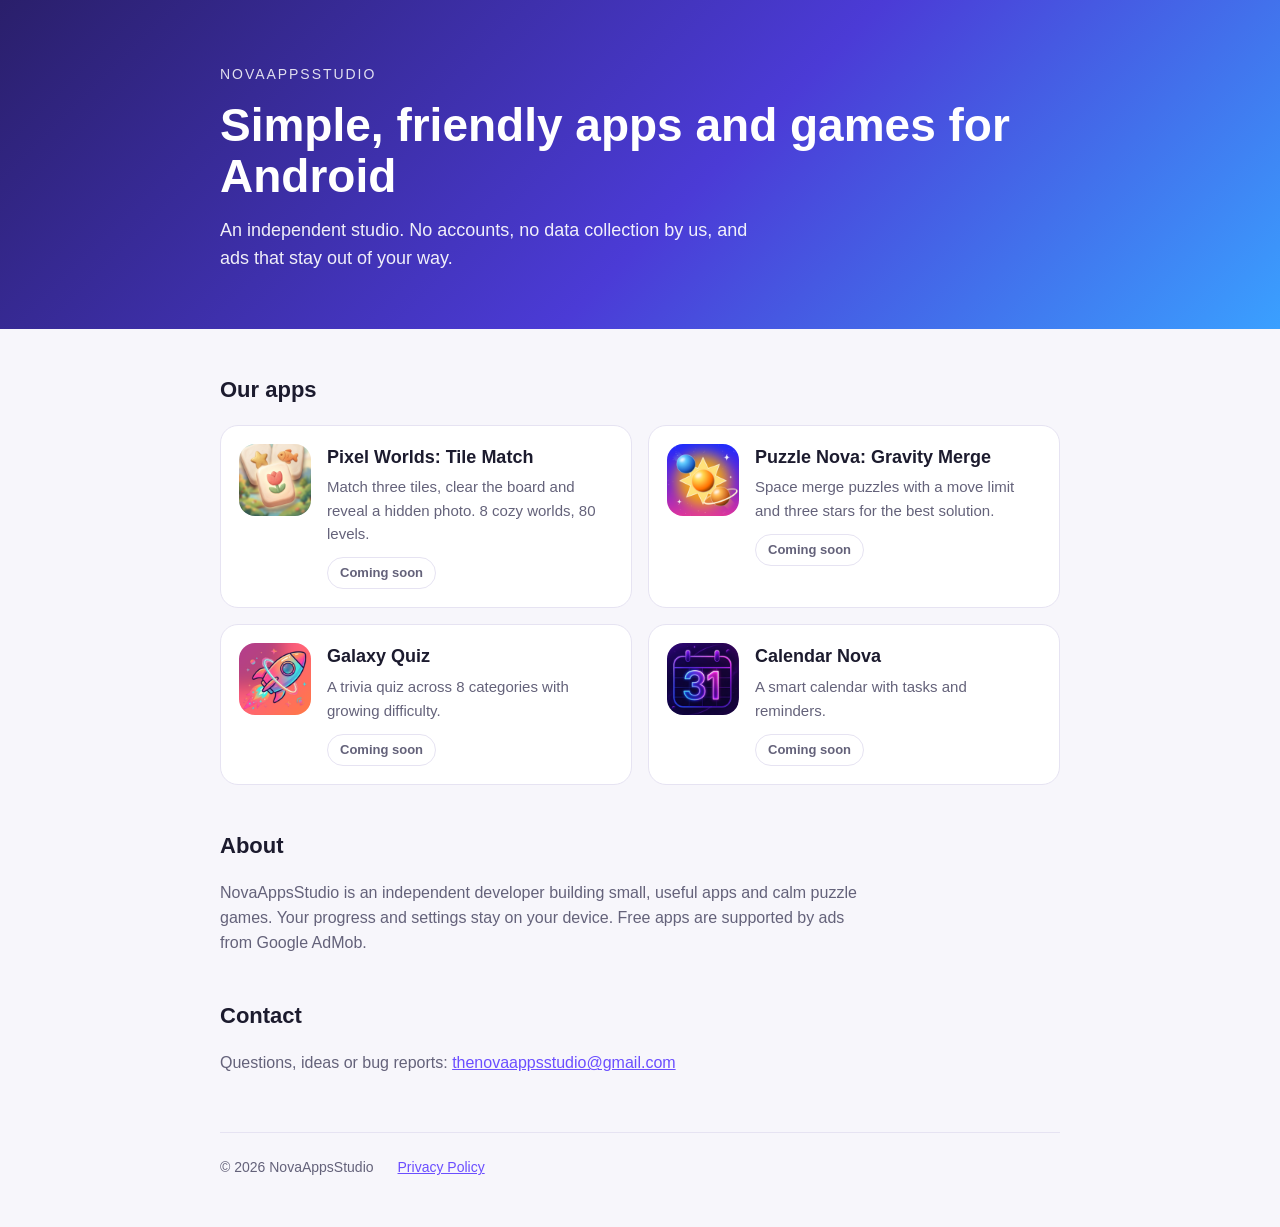
==== index.html @ e029347f "Add files via upload" ====
<!doctype html>
<html lang="en">
<head>
<meta charset="utf-8">
<meta name="viewport" content="width=device-width, initial-scale=1">
<title>NovaAppsStudio — apps and games for Android</title>
<meta name="description" content="NovaAppsStudio is an independent developer of simple, friendly Android apps and puzzle games: Pixel Worlds, Puzzle Nova, Galaxy Quiz and Calendar Nova.">
<link rel="icon" href="icons/pixelworlds.png">
<style>
  :root {
    --bg: #f7f6fb; --card: #ffffff; --ink: #1c1b2e; --muted: #64627a;
    --line: #e6e3f2; --accent: #6b4eff; --accent2: #3aa0ff;
  }
  @media (prefers-color-scheme: dark) {
    :root { --bg: #0f0e1c; --card: #191830; --ink: #f1f0fa; --muted: #a5a2c2; --line: #2a2848; }
  }
  * { box-sizing: border-box; }
  body {
    margin: 0; background: var(--bg); color: var(--ink);
    font-family: -apple-system, BlinkMacSystemFont, "Segoe UI", Roboto, Helvetica, Arial, sans-serif;
    line-height: 1.55;
  }
  .wrap { max-width: 880px; margin: 0 auto; padding: 0 20px; }
  header {
    background: linear-gradient(135deg, #2a1f6b 0%, #4b3bd6 55%, #3aa0ff 100%);
    color: #fff; padding: 64px 0 56px;
  }
  .brand { font-size: 14px; letter-spacing: .14em; text-transform: uppercase; opacity: .85; margin: 0 0 14px; }
  h1 { font-size: clamp(30px, 6vw, 46px); line-height: 1.12; margin: 0 0 14px; font-weight: 800; }
  header p.lead { font-size: 18px; max-width: 560px; margin: 0; opacity: .92; }
  h2 { font-size: 22px; margin: 44px 0 18px; }
  .apps { display: grid; grid-template-columns: repeat(auto-fit, minmax(320px, 1fr)); gap: 16px; }
  .app {
    background: var(--card); border: 1px solid var(--line); border-radius: 18px;
    padding: 18px; display: flex; gap: 16px; align-items: flex-start;
  }
  .app img { width: 72px; height: 72px; border-radius: 16px; flex: none; }
  .app h3 { margin: 0 0 4px; font-size: 18px; }
  .app p { margin: 0 0 12px; color: var(--muted); font-size: 15px; }
  .tag {
    display: inline-block; font-size: 13px; font-weight: 600; padding: 5px 12px;
    border-radius: 999px; border: 1px solid var(--line); color: var(--muted);
  }
  a.tag { background: var(--accent); border-color: var(--accent); color: #fff; text-decoration: none; }
  a.tag:hover { background: #5a3df0; }
  .about { color: var(--muted); max-width: 640px; }
  a { color: var(--accent); }
  @media (prefers-color-scheme: dark) { a { color: #9d8cff; } a.tag { color: #fff; } }
  footer {
    margin-top: 56px; border-top: 1px solid var(--line); padding: 24px 0 48px;
    font-size: 14px; color: var(--muted); display: flex; flex-wrap: wrap; gap: 8px 24px;
  }
</style>
</head>
<body>

<header>
  <div class="wrap">
    <p class="brand">NovaAppsStudio</p>
    <h1>Simple, friendly apps and games for Android</h1>
    <p class="lead">An independent studio. No accounts, no data collection by us, and ads that stay out of your way.</p>
  </div>
</header>

<main class="wrap">
  <h2>Our apps</h2>

  <!--
    When an app goes live on Google Play, replace its
      <span class="tag">Coming soon</span>
    with the link from the comment next to it.
  -->
  <div class="apps">

    <div class="app">
      <img src="icons/pixelworlds.png" alt="Pixel Worlds icon" width="72" height="72">
      <div>
        <h3>Pixel Worlds: Tile Match</h3>
        <p>Match three tiles, clear the board and reveal a hidden photo. 8 cozy worlds, 80 levels.</p>
        <span class="tag">Coming soon</span>
        <!-- <a class="tag" href="https://play.google.com/store/apps/details?id=com.novaappsstudio.pixelworlds">Get it on Google Play</a> -->
      </div>
    </div>

    <div class="app">
      <img src="icons/puzzle.png" alt="Puzzle Nova icon" width="72" height="72">
      <div>
        <h3>Puzzle Nova: Gravity Merge</h3>
        <p>Space merge puzzles with a move limit and three stars for the best solution.</p>
        <span class="tag">Coming soon</span>
        <!-- <a class="tag" href="https://play.google.com/store/apps/details?id=com.novaappsstudio.puzzlenova">Get it on Google Play</a> -->
      </div>
    </div>

    <div class="app">
      <img src="icons/quiz.png" alt="Galaxy Quiz icon" width="72" height="72">
      <div>
        <h3>Galaxy Quiz</h3>
        <p>A trivia quiz across 8 categories with growing difficulty.</p>
        <span class="tag">Coming soon</span>
        <!-- <a class="tag" href="https://play.google.com/store/apps/details?id=com.novaappsstudio.quiznova">Get it on Google Play</a> -->
      </div>
    </div>

    <div class="app">
      <img src="icons/calendar.png" alt="Calendar Nova icon" width="72" height="72">
      <div>
        <h3>Calendar Nova</h3>
        <p>A smart calendar with tasks and reminders.</p>
        <span class="tag">Coming soon</span>
        <!-- <a class="tag" href="https://play.google.com/store/apps/details?id=com.novaappsstudio.calendarnova">Get it on Google Play</a> -->
      </div>
    </div>

  </div>

  <h2>About</h2>
  <p class="about">
    NovaAppsStudio is an independent developer building small, useful apps and calm puzzle games.
    Your progress and settings stay on your device. Free apps are supported by ads from Google AdMob.
  </p>

  <h2>Contact</h2>
  <p class="about">Questions, ideas or bug reports: <a href="mailto:thenovaappsstudio@gmail.com">thenovaappsstudio@gmail.com</a></p>

  <footer>
    <span>© 2026 NovaAppsStudio</span>
    <a href="privacy.html">Privacy Policy</a>
  </footer>
</main>

</body>
</html>
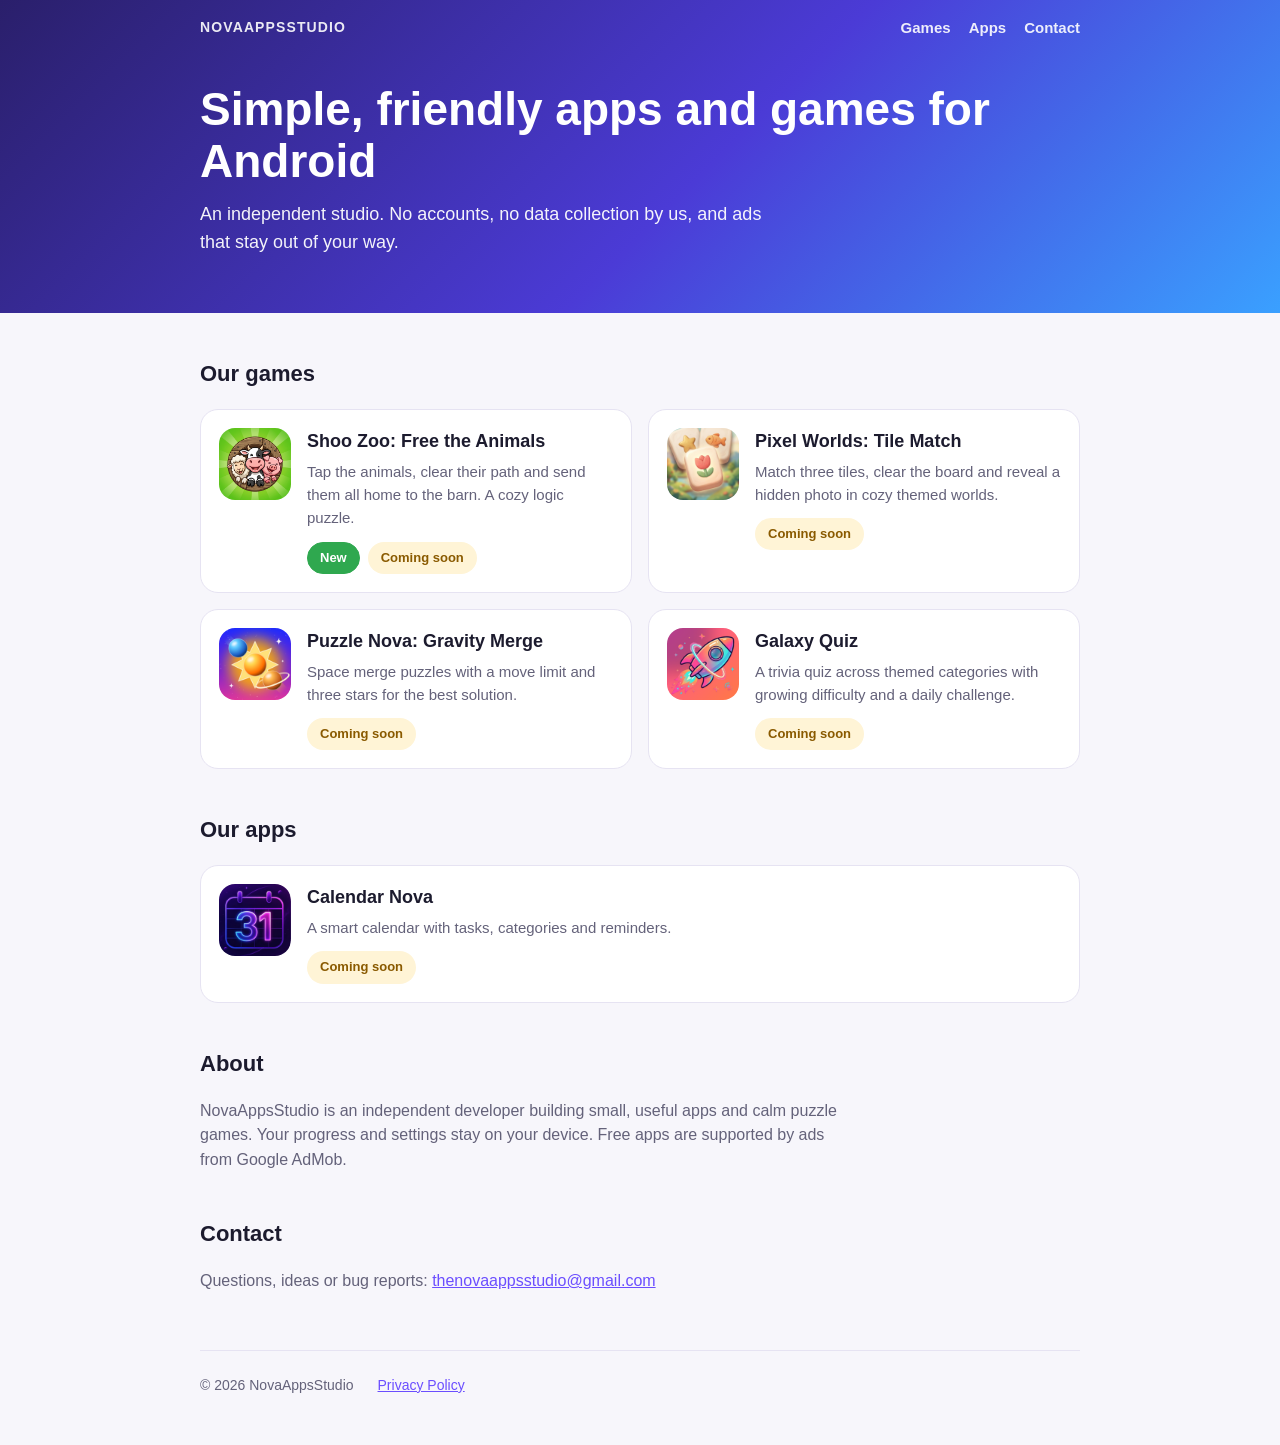
==== commit f7812b7e: "Split site into Games and Apps, add Shoo Zoo and a page for every app - Home: 'Our games' (Shoo Zoo," ====
--- a/index.html
+++ b/index.html
@@ -4,111 +4,102 @@
 <meta charset="utf-8">
 <meta name="viewport" content="width=device-width, initial-scale=1">
 <title>NovaAppsStudio — apps and games for Android</title>
-<meta name="description" content="NovaAppsStudio is an independent developer of simple, friendly Android apps and puzzle games: Pixel Worlds, Puzzle Nova, Galaxy Quiz and Calendar Nova.">
-<link rel="icon" href="icons/pixelworlds.png">
-<style>
-  :root {
-    --bg: #f7f6fb; --card: #ffffff; --ink: #1c1b2e; --muted: #64627a;
-    --line: #e6e3f2; --accent: #6b4eff; --accent2: #3aa0ff;
-  }
-  @media (prefers-color-scheme: dark) {
-    :root { --bg: #0f0e1c; --card: #191830; --ink: #f1f0fa; --muted: #a5a2c2; --line: #2a2848; }
-  }
-  * { box-sizing: border-box; }
-  body {
-    margin: 0; background: var(--bg); color: var(--ink);
-    font-family: -apple-system, BlinkMacSystemFont, "Segoe UI", Roboto, Helvetica, Arial, sans-serif;
-    line-height: 1.55;
-  }
-  .wrap { max-width: 880px; margin: 0 auto; padding: 0 20px; }
-  header {
-    background: linear-gradient(135deg, #2a1f6b 0%, #4b3bd6 55%, #3aa0ff 100%);
-    color: #fff; padding: 64px 0 56px;
-  }
-  .brand { font-size: 14px; letter-spacing: .14em; text-transform: uppercase; opacity: .85; margin: 0 0 14px; }
-  h1 { font-size: clamp(30px, 6vw, 46px); line-height: 1.12; margin: 0 0 14px; font-weight: 800; }
-  header p.lead { font-size: 18px; max-width: 560px; margin: 0; opacity: .92; }
-  h2 { font-size: 22px; margin: 44px 0 18px; }
-  .apps { display: grid; grid-template-columns: repeat(auto-fit, minmax(320px, 1fr)); gap: 16px; }
-  .app {
-    background: var(--card); border: 1px solid var(--line); border-radius: 18px;
-    padding: 18px; display: flex; gap: 16px; align-items: flex-start;
-  }
-  .app img { width: 72px; height: 72px; border-radius: 16px; flex: none; }
-  .app h3 { margin: 0 0 4px; font-size: 18px; }
-  .app p { margin: 0 0 12px; color: var(--muted); font-size: 15px; }
-  .tag {
-    display: inline-block; font-size: 13px; font-weight: 600; padding: 5px 12px;
-    border-radius: 999px; border: 1px solid var(--line); color: var(--muted);
-  }
-  a.tag { background: var(--accent); border-color: var(--accent); color: #fff; text-decoration: none; }
-  a.tag:hover { background: #5a3df0; }
-  .about { color: var(--muted); max-width: 640px; }
-  a { color: var(--accent); }
-  @media (prefers-color-scheme: dark) { a { color: #9d8cff; } a.tag { color: #fff; } }
-  footer {
-    margin-top: 56px; border-top: 1px solid var(--line); padding: 24px 0 48px;
-    font-size: 14px; color: var(--muted); display: flex; flex-wrap: wrap; gap: 8px 24px;
-  }
-</style>
+<meta name="description" content="NovaAppsStudio is an independent developer of simple, friendly Android apps and puzzle games: Shoo Zoo, Pixel Worlds, Puzzle Nova, Galaxy Quiz and Calendar Nova.">
+<link rel="icon" type="image/png" sizes="192x192" href="icons/favicon.png">
+<link rel="icon" type="image/png" sizes="32x32" href="icons/favicon-32.png">
+<link rel="apple-touch-icon" href="icons/favicon.png">
+<link rel="stylesheet" href="style.css">
 </head>
 <body>
 
-<header>
+<header class="hero">
+  <div class="topbar"><div class="wrap">
+    <a href="./">NovaAppsStudio</a>
+    <nav><a href="#games">Games</a><a href="#apps">Apps</a><a href="#contact">Contact</a></nav>
+  </div></div>
   <div class="wrap">
-    <p class="brand">NovaAppsStudio</p>
     <h1>Simple, friendly apps and games for Android</h1>
     <p class="lead">An independent studio. No accounts, no data collection by us, and ads that stay out of your way.</p>
   </div>
 </header>
 
 <main class="wrap">
-  <h2>Our apps</h2>
 
   <!--
-    When an app goes live on Google Play, replace its
-      <span class="tag">Coming soon</span>
-    with the link from the comment next to it.
+    HOW TO RELEASE AN APP ON THE SITE
+    When an app goes live on Google Play:
+      1) here: replace its <span class="tag soon">Coming soon</span>
+         with the link from the comment next to it;
+      2) on the app's own page: do the same in the "actions" block at the top
+         and add a line to "What's new".
   -->
+
+  <h2 id="games">Our games</h2>
   <div class="apps">
+
+    <div class="app">
+      <img src="icons/shoozoo.png" alt="Shoo Zoo icon" width="72" height="72">
+      <div>
+        <h3><a href="shoo-zoo/">Shoo Zoo: Free the Animals</a></h3>
+        <p>Tap the animals, clear their path and send them all home to the barn. A cozy logic puzzle.</p>
+        <div class="badges">
+          <span class="tag new">New</span>
+          <span class="tag soon">Coming soon</span>
+          <!-- <a class="tag play" href="https://play.google.com/store/apps/details?id=com.novaappsstudio.shoozoo">Get it on Google Play</a> -->
+        </div>
+      </div>
+    </div>
 
     <div class="app">
       <img src="icons/pixelworlds.png" alt="Pixel Worlds icon" width="72" height="72">
       <div>
-        <h3>Pixel Worlds: Tile Match</h3>
-        <p>Match three tiles, clear the board and reveal a hidden photo. 8 cozy worlds, 80 levels.</p>
-        <span class="tag">Coming soon</span>
-        <!-- <a class="tag" href="https://play.google.com/store/apps/details?id=com.novaappsstudio.pixelworlds">Get it on Google Play</a> -->
+        <h3><a href="pixel-worlds/">Pixel Worlds: Tile Match</a></h3>
+        <p>Match three tiles, clear the board and reveal a hidden photo in cozy themed worlds.</p>
+        <div class="badges">
+          <span class="tag soon">Coming soon</span>
+          <!-- <a class="tag play" href="https://play.google.com/store/apps/details?id=com.novaappsstudio.pixelworlds">Get it on Google Play</a> -->
+        </div>
       </div>
     </div>
 
     <div class="app">
       <img src="icons/puzzle.png" alt="Puzzle Nova icon" width="72" height="72">
       <div>
-        <h3>Puzzle Nova: Gravity Merge</h3>
+        <h3><a href="puzzle-nova/">Puzzle Nova: Gravity Merge</a></h3>
         <p>Space merge puzzles with a move limit and three stars for the best solution.</p>
-        <span class="tag">Coming soon</span>
-        <!-- <a class="tag" href="https://play.google.com/store/apps/details?id=com.novaappsstudio.puzzlenova">Get it on Google Play</a> -->
+        <div class="badges">
+          <span class="tag soon">Coming soon</span>
+          <!-- <a class="tag play" href="https://play.google.com/store/apps/details?id=com.novaappsstudio.puzzlenova">Get it on Google Play</a> -->
+        </div>
       </div>
     </div>
 
     <div class="app">
       <img src="icons/quiz.png" alt="Galaxy Quiz icon" width="72" height="72">
       <div>
-        <h3>Galaxy Quiz</h3>
-        <p>A trivia quiz across 8 categories with growing difficulty.</p>
-        <span class="tag">Coming soon</span>
-        <!-- <a class="tag" href="https://play.google.com/store/apps/details?id=com.novaappsstudio.quiznova">Get it on Google Play</a> -->
+        <h3><a href="galaxy-quiz/">Galaxy Quiz</a></h3>
+        <p>A trivia quiz across themed categories with growing difficulty and a daily challenge.</p>
+        <div class="badges">
+          <span class="tag soon">Coming soon</span>
+          <!-- <a class="tag play" href="https://play.google.com/store/apps/details?id=com.novaappsstudio.quiznova">Get it on Google Play</a> -->
+        </div>
       </div>
     </div>
+
+  </div>
+
+  <h2 id="apps">Our apps</h2>
+  <div class="apps">
 
     <div class="app">
       <img src="icons/calendar.png" alt="Calendar Nova icon" width="72" height="72">
       <div>
-        <h3>Calendar Nova</h3>
-        <p>A smart calendar with tasks and reminders.</p>
-        <span class="tag">Coming soon</span>
-        <!-- <a class="tag" href="https://play.google.com/store/apps/details?id=com.novaappsstudio.calendarnova">Get it on Google Play</a> -->
+        <h3><a href="calendar-nova/">Calendar Nova</a></h3>
+        <p>A smart calendar with tasks, categories and reminders.</p>
+        <div class="badges">
+          <span class="tag soon">Coming soon</span>
+          <!-- <a class="tag play" href="https://play.google.com/store/apps/details?id=com.novaappsstudio.calendarnova">Get it on Google Play</a> -->
+        </div>
       </div>
     </div>
 
@@ -120,7 +111,7 @@
     Your progress and settings stay on your device. Free apps are supported by ads from Google AdMob.
   </p>
 
-  <h2>Contact</h2>
+  <h2 id="contact">Contact</h2>
   <p class="about">Questions, ideas or bug reports: <a href="mailto:thenovaappsstudio@gmail.com">thenovaappsstudio@gmail.com</a></p>
 
   <footer>
--- a/style.css
+++ b/style.css
@@ -0,0 +1,118 @@
+/* NovaAppsStudio — shared styles for the home page and every app page */
+:root {
+  --bg: #f7f6fb; --card: #ffffff; --ink: #1c1b2e; --muted: #64627a;
+  --line: #e6e3f2; --accent: #6b4eff; --accent-ink: #ffffff;
+  --hero: linear-gradient(135deg, #2a1f6b 0%, #4b3bd6 55%, #3aa0ff 100%);
+  --soon-bg: #fff4d6; --soon-ink: #8a5a00;
+}
+@media (prefers-color-scheme: dark) {
+  :root { --bg: #0f0e1c; --card: #191830; --ink: #f1f0fa; --muted: #a5a2c2; --line: #2a2848;
+          --soon-bg: #3a2f12; --soon-ink: #ffd37a; }
+}
+* { box-sizing: border-box; }
+body {
+  margin: 0; background: var(--bg); color: var(--ink);
+  font-family: -apple-system, BlinkMacSystemFont, "Segoe UI", Roboto, Helvetica, Arial, sans-serif;
+  line-height: 1.55;
+}
+img { max-width: 100%; }
+a { color: var(--accent); }
+.wrap { max-width: 920px; margin: 0 auto; padding: 0 20px; }
+
+/* top bar */
+.topbar { position: absolute; left: 0; right: 0; top: 0; }
+.topbar .wrap { display: flex; align-items: center; justify-content: space-between; padding-top: 16px; }
+.topbar a { color: #fff; text-decoration: none; font-weight: 700; font-size: 14px; letter-spacing: .08em; text-transform: uppercase; opacity: .9; }
+.topbar nav { display: flex; gap: 18px; }
+.topbar nav a { text-transform: none; letter-spacing: 0; font-weight: 600; font-size: 15px; }
+.topbar a:hover { opacity: 1; text-decoration: underline; }
+
+/* hero */
+header.hero { position: relative; background: var(--hero); color: #fff; padding: 84px 0 56px; }
+.brand { font-size: 14px; letter-spacing: .14em; text-transform: uppercase; opacity: .85; margin: 0 0 14px; }
+h1 { font-size: clamp(30px, 6vw, 46px); line-height: 1.12; margin: 0 0 14px; font-weight: 800; }
+header .lead { font-size: 18px; max-width: 580px; margin: 0; opacity: .94; }
+h2 { font-size: 22px; margin: 44px 0 18px; }
+h2 small { font-size: 15px; font-weight: 500; color: var(--muted); margin-left: 8px; }
+
+/* app cards on the home page */
+.apps { display: grid; grid-template-columns: repeat(auto-fit, minmax(300px, 1fr)); gap: 16px; }
+.app {
+  position: relative; background: var(--card); border: 1px solid var(--line); border-radius: 18px;
+  padding: 18px; display: flex; gap: 16px; align-items: flex-start;
+  transition: transform .15s ease, box-shadow .15s ease, border-color .15s ease;
+}
+.app:hover { transform: translateY(-2px); box-shadow: 0 10px 28px rgba(40, 30, 110, .12); border-color: var(--accent); }
+.app img { width: 72px; height: 72px; border-radius: 16px; flex: none; }
+.app h3 { margin: 0 0 4px; font-size: 18px; }
+.app h3 a { color: var(--ink); text-decoration: none; }
+.app h3 a::after { content: ""; position: absolute; inset: 0; border-radius: 18px; } /* whole card clickable */
+.app p { margin: 0 0 12px; color: var(--muted); font-size: 15px; }
+.badges { display: flex; flex-wrap: wrap; gap: 8px; }
+
+.tag {
+  display: inline-block; font-size: 13px; font-weight: 600; padding: 5px 12px;
+  border-radius: 999px; border: 1px solid var(--line); color: var(--muted);
+}
+.tag.soon { background: var(--soon-bg); border-color: transparent; color: var(--soon-ink); }
+.tag.new { background: #2fa84f; border-color: #2fa84f; color: #fff; }
+a.tag.play, .btn {
+  background: var(--accent); border-color: var(--accent); color: var(--accent-ink); text-decoration: none;
+  position: relative; z-index: 1;
+}
+.btn {
+  display: inline-flex; align-items: center; gap: 8px; font-weight: 700; font-size: 16px;
+  padding: 12px 22px; border-radius: 14px; border: 0;
+}
+.btn.ghost { background: rgba(255,255,255,.16); color: #fff; }
+.btn.disabled { background: rgba(255,255,255,.92); color: #333; cursor: default; }
+
+.about { color: var(--muted); max-width: 660px; }
+footer {
+  margin-top: 56px; border-top: 1px solid var(--line); padding: 24px 0 48px;
+  font-size: 14px; color: var(--muted); display: flex; flex-wrap: wrap; gap: 8px 24px;
+}
+
+/* app page */
+.app-hero { display: flex; gap: 24px; align-items: center; flex-wrap: wrap; }
+.app-hero .icon { width: 112px; height: 112px; border-radius: 26px; box-shadow: 0 10px 30px rgba(0,0,0,.25); flex: none; }
+.app-hero h1 { margin-bottom: 6px; }
+.app-hero .sub { margin: 0 0 16px; font-size: 18px; opacity: .94; }
+.actions { display: flex; flex-wrap: wrap; gap: 10px; margin-top: 22px; }
+.hero-logo { display: block; width: min(420px, 100%); margin: 0 0 18px; filter: drop-shadow(0 8px 18px rgba(0,0,0,.25)); }
+
+.features { list-style: none; padding: 0; margin: 0; display: grid; grid-template-columns: repeat(auto-fit, minmax(260px, 1fr)); gap: 12px; }
+.features li { background: var(--card); border: 1px solid var(--line); border-radius: 14px; padding: 14px 16px; display: flex; gap: 12px; }
+.features .e { font-size: 22px; line-height: 1.2; flex: none; }
+.features b { display: block; }
+.features span.t { color: var(--muted); font-size: 15px; }
+
+.gallery { display: flex; gap: 14px; overflow-x: auto; padding: 4px 2px 14px; scroll-snap-type: x mandatory; }
+.gallery img { height: 420px; width: auto; border-radius: 18px; border: 1px solid var(--line); scroll-snap-align: start; flex: none; background: var(--card); }
+.gallery.fields img { height: 170px; border-radius: 16px; }
+.gallery figure { margin: 0; flex: none; scroll-snap-align: start; text-align: center; }
+.gallery figcaption { font-size: 14px; color: var(--muted); margin-top: 6px; font-weight: 600; }
+.placeholder {
+  border: 2px dashed var(--line); border-radius: 18px; padding: 28px; text-align: center; color: var(--muted);
+}
+
+.updates { list-style: none; padding: 0; margin: 0; border-left: 3px solid var(--line); }
+.updates > li { position: relative; padding: 0 0 22px 22px; }
+.updates > li::before { content: ""; position: absolute; left: -8px; top: 6px; width: 13px; height: 13px; border-radius: 50%; background: var(--accent); }
+.updates .v { font-weight: 700; }
+.updates .d { color: var(--muted); font-size: 14px; margin-left: 8px; }
+.updates ul { margin: 6px 0 0; padding-left: 18px; color: var(--muted); }
+
+.facts { display: grid; grid-template-columns: repeat(auto-fit, minmax(180px, 1fr)); gap: 10px; }
+.facts div { background: var(--card); border: 1px solid var(--line); border-radius: 14px; padding: 12px 14px; }
+.facts b { display: block; font-size: 13px; color: var(--muted); font-weight: 600; text-transform: uppercase; letter-spacing: .05em; }
+
+@media (max-width: 560px) {
+  .topbar nav { gap: 12px; }
+  .gallery img { height: 340px; }
+  .app-hero .icon { width: 88px; height: 88px; border-radius: 22px; }
+}
+
+@media (prefers-color-scheme: dark) {
+  main a:not(.btn):not(.tag) { color: #b3a6ff; }
+}
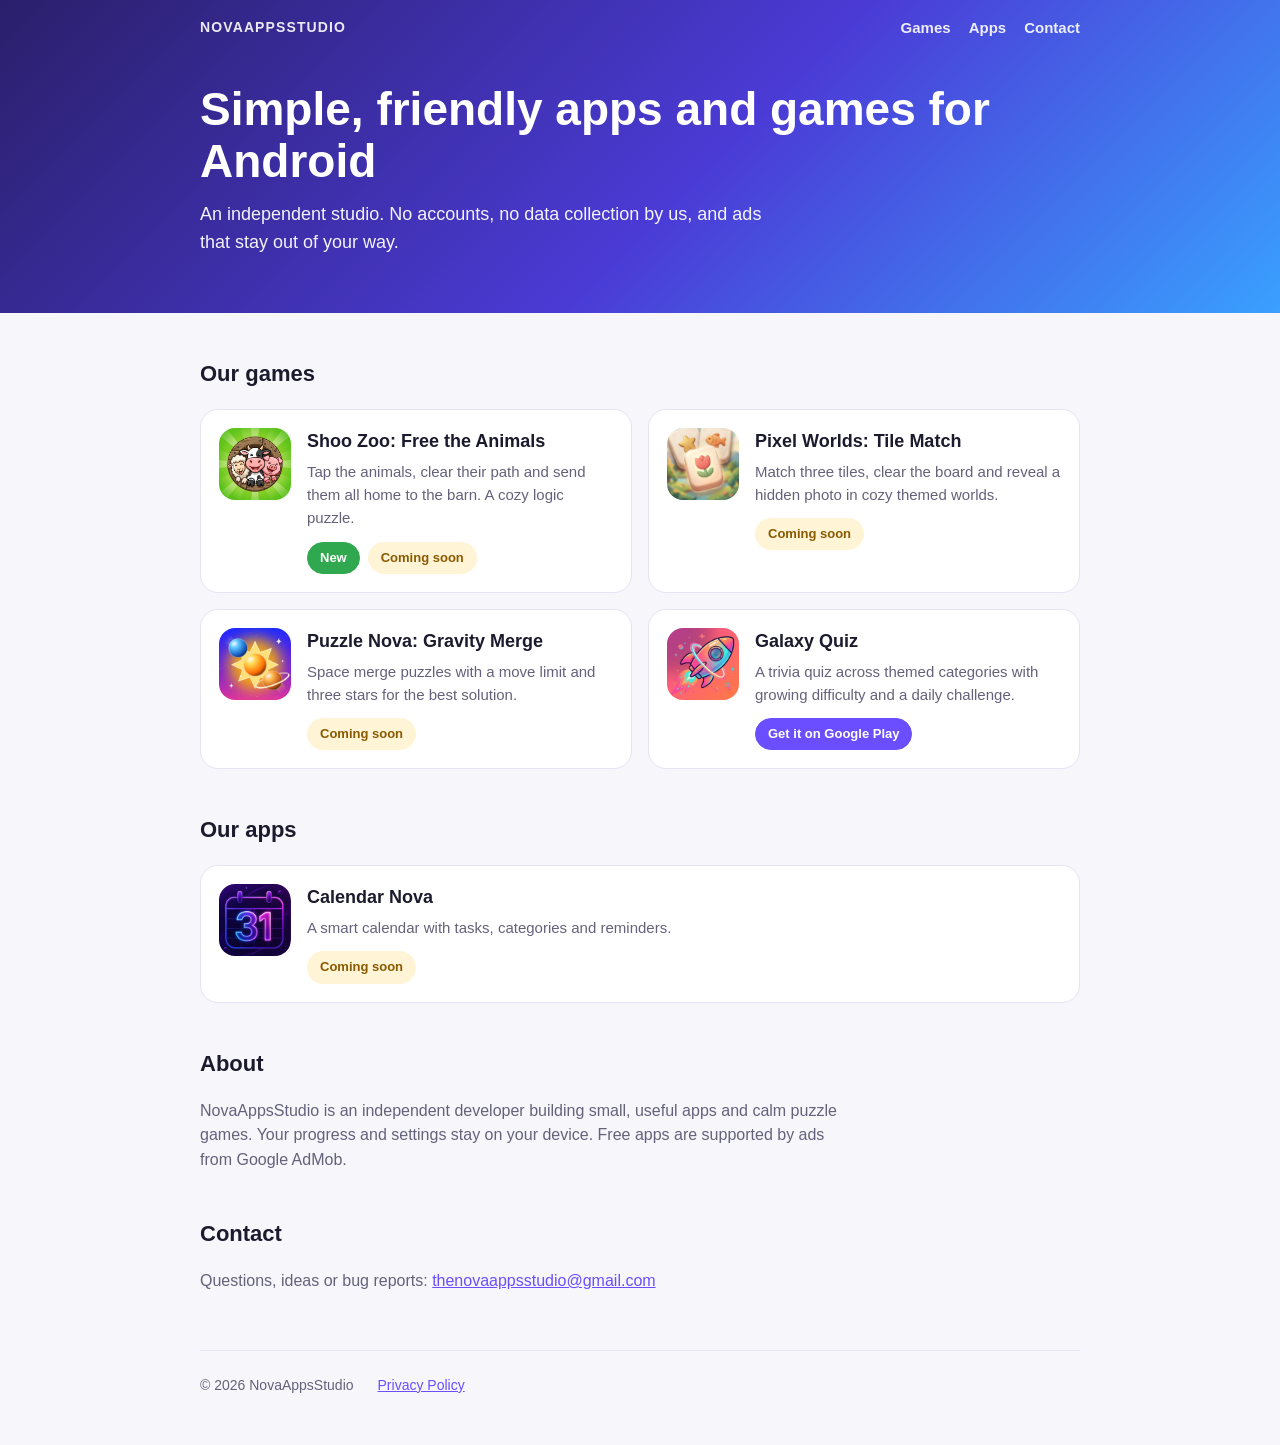
==== commit 162c5f5c: "Galaxy Quiz: add Play Store link on homepage" ====
--- a/index.html
+++ b/index.html
@@ -80,8 +80,7 @@
         <h3><a href="galaxy-quiz/">Galaxy Quiz</a></h3>
         <p>A trivia quiz across themed categories with growing difficulty and a daily challenge.</p>
         <div class="badges">
-          <span class="tag soon">Coming soon</span>
-          <!-- <a class="tag play" href="https://play.google.com/store/apps/details?id=com.novaappsstudio.quiznova">Get it on Google Play</a> -->
+          <a class="tag play" href="https://play.google.com/store/apps/details?id=com.novaappsstudio.quiz_nova">Get it on Google Play</a>
         </div>
       </div>
     </div>
--- a/style.css
+++ b/style.css
@@ -87,11 +87,31 @@
 .features b { display: block; }
 .features span.t { color: var(--muted); font-size: 15px; }
 
-.gallery { display: flex; gap: 14px; overflow-x: auto; padding: 4px 2px 14px; scroll-snap-type: x mandatory; }
-.gallery img { height: 420px; width: auto; border-radius: 18px; border: 1px solid var(--line); scroll-snap-align: start; flex: none; background: var(--card); }
-.gallery.fields img { height: 170px; border-radius: 16px; }
-.gallery figure { margin: 0; flex: none; scroll-snap-align: start; text-align: center; }
-.gallery figcaption { font-size: 14px; color: var(--muted); margin-top: 6px; font-weight: 600; }
+.gallery { --cols: 4; --gap: 14px; display: flex; flex-wrap: wrap; justify-content: center; align-items: flex-start; gap: var(--gap); }
+.gallery img { flex: none; width: calc((100% - (var(--cols) - 1) * var(--gap)) / var(--cols)); }
+.gallery img {
+  display: block; height: auto; cursor: zoom-in;
+  border-radius: 16px; border: 1px solid var(--line); background: var(--card);
+  transition: transform .15s ease, box-shadow .15s ease;
+}
+.gallery img:hover { transform: translateY(-3px); box-shadow: 0 12px 28px rgba(40, 30, 110, .18); }
+
+/* full-screen viewer */
+.lightbox {
+  position: fixed; inset: 0; z-index: 50; display: none; align-items: center; justify-content: center;
+  background: rgba(10, 8, 25, .88); padding: 24px 64px;
+}
+.lightbox.open { display: flex; }
+.lightbox img { max-width: 100%; max-height: 100%; border-radius: 18px; box-shadow: 0 20px 60px rgba(0,0,0,.5); }
+.lightbox button {
+  position: absolute; border: 0; cursor: pointer; color: #fff; background: rgba(255,255,255,.14);
+  width: 48px; height: 48px; border-radius: 50%; font-size: 26px; line-height: 48px; padding: 0;
+}
+.lightbox button:hover { background: rgba(255,255,255,.26); }
+.lightbox .close { top: 16px; right: 16px; }
+.lightbox .prev { left: 12px; top: 50%; transform: translateY(-50%); }
+.lightbox .next { right: 12px; top: 50%; transform: translateY(-50%); }
+.lightbox .count { position: absolute; bottom: 16px; left: 0; right: 0; text-align: center; color: #fff; opacity: .8; font-size: 14px; }
 .placeholder {
   border: 2px dashed var(--line); border-radius: 18px; padding: 28px; text-align: center; color: var(--muted);
 }
@@ -103,16 +123,21 @@
 .updates .d { color: var(--muted); font-size: 14px; margin-left: 8px; }
 .updates ul { margin: 6px 0 0; padding-left: 18px; color: var(--muted); }
 
-.facts { display: grid; grid-template-columns: repeat(auto-fit, minmax(180px, 1fr)); gap: 10px; }
-.facts div { background: var(--card); border: 1px solid var(--line); border-radius: 14px; padding: 12px 14px; }
+.facts { display: grid; grid-template-columns: repeat(auto-fit, minmax(200px, 1fr)); gap: 10px; }
+.facts div { min-width: 0; overflow-wrap: anywhere; background: var(--card); border: 1px solid var(--line); border-radius: 14px; padding: 12px 14px; }
 .facts b { display: block; font-size: 13px; color: var(--muted); font-weight: 600; text-transform: uppercase; letter-spacing: .05em; }
 
 @media (max-width: 560px) {
   .topbar nav { gap: 12px; }
-  .gallery img { height: 340px; }
+  .gallery { --cols: 2 !important; --gap: 10px; }
+  .lightbox { padding: 16px 8px 64px; }
+  .lightbox .prev, .lightbox .next { top: auto; bottom: 10px; transform: none; }
   .app-hero .icon { width: 88px; height: 88px; border-radius: 22px; }
 }
 
 @media (prefers-color-scheme: dark) {
   main a:not(.btn):not(.tag) { color: #b3a6ff; }
 }
+
+.facts .wide { grid-column: span 2; }
+@media (max-width: 480px) { .facts .wide { grid-column: auto; } }
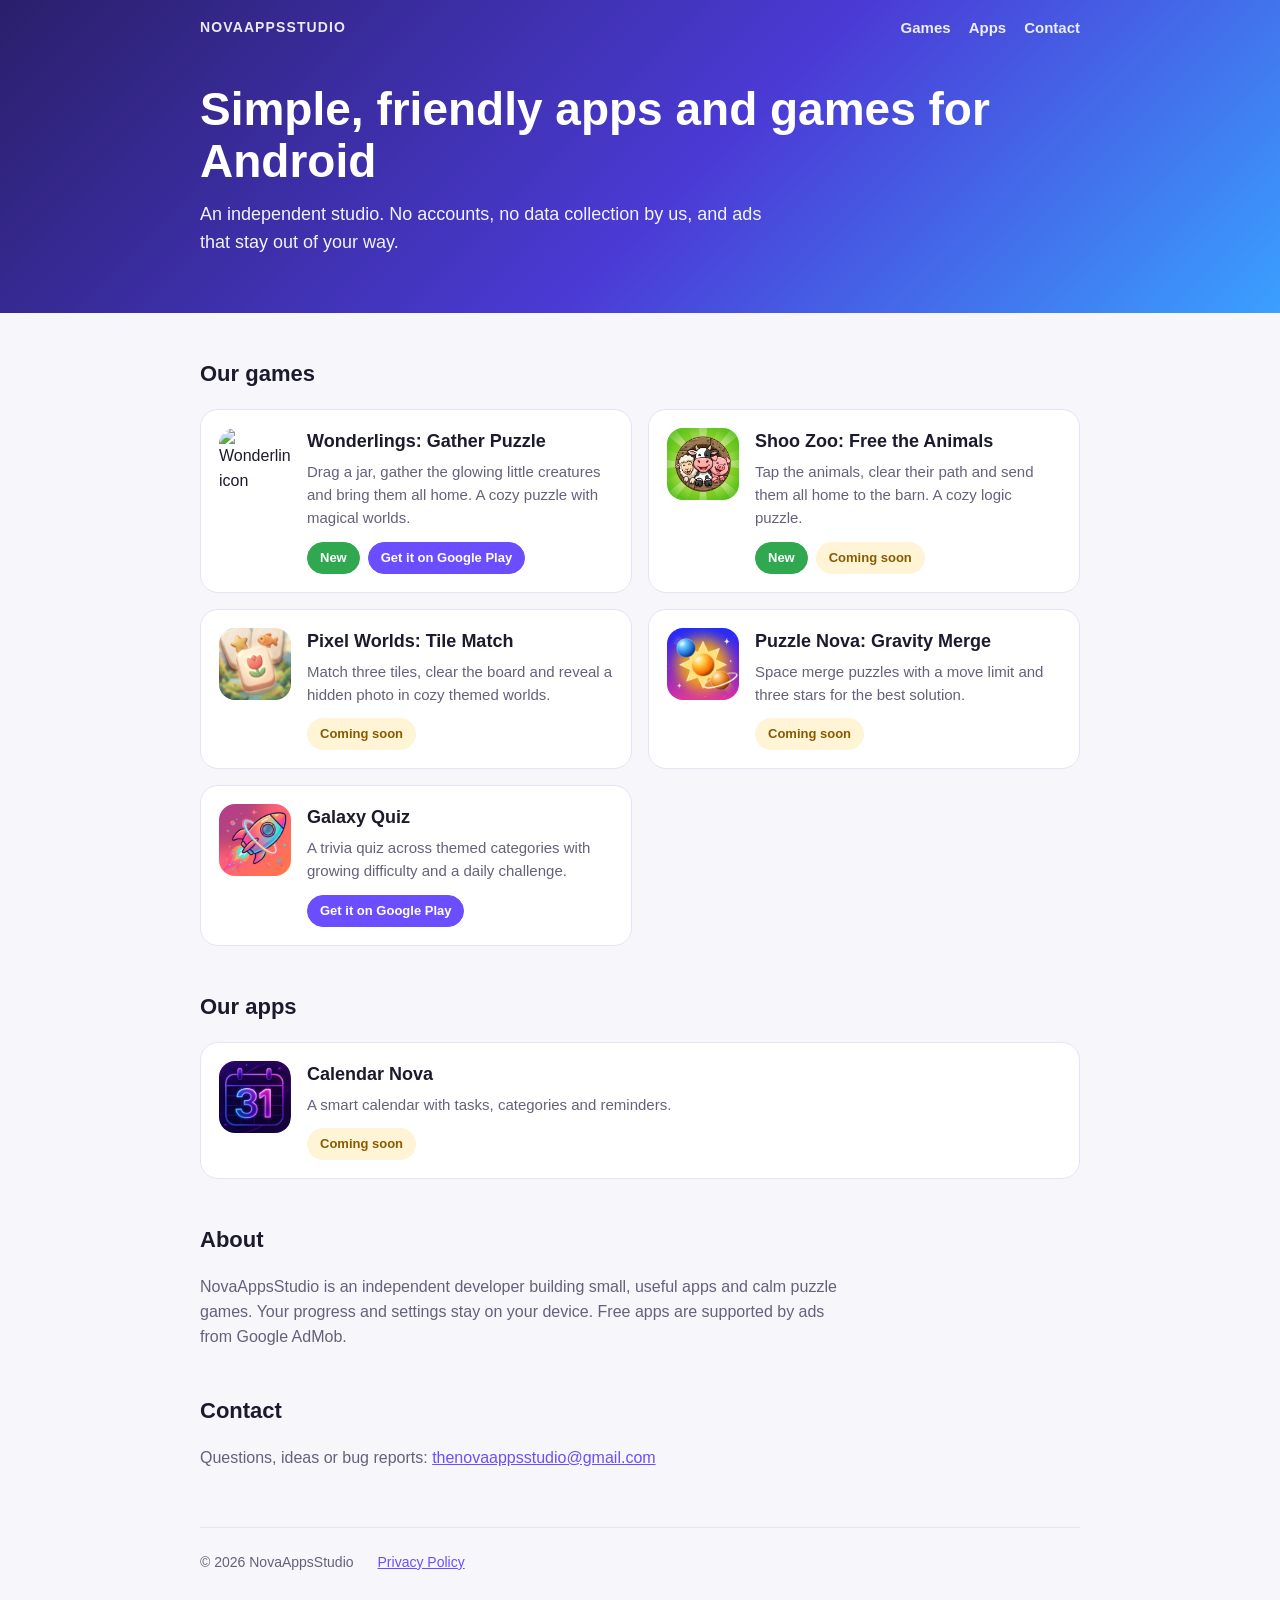
==== commit 8ab0d3c3: "Add Wonderlings: Gather Puzzle page with 8 screenshots - New wonderlings/ page with store listing, f" ====
--- a/index.html
+++ b/index.html
@@ -36,6 +36,18 @@
 
   <h2 id="games">Our games</h2>
   <div class="apps">
+
+    <div class="app">
+      <img src="icons/wonderlings.png" alt="Wonderlings icon" width="72" height="72">
+      <div>
+        <h3><a href="wonderlings/">Wonderlings: Gather Puzzle</a></h3>
+        <p>Drag a jar, gather the glowing little creatures and bring them all home. A cozy puzzle with magical worlds.</p>
+        <div class="badges">
+          <span class="tag new">New</span>
+          <a class="tag play" href="https://play.google.com/store/apps/details?id=com.novaappsstudio.wonderlings">Get it on Google Play</a>
+        </div>
+      </div>
+    </div>
 
     <div class="app">
       <img src="icons/shoozoo.png" alt="Shoo Zoo icon" width="72" height="72">
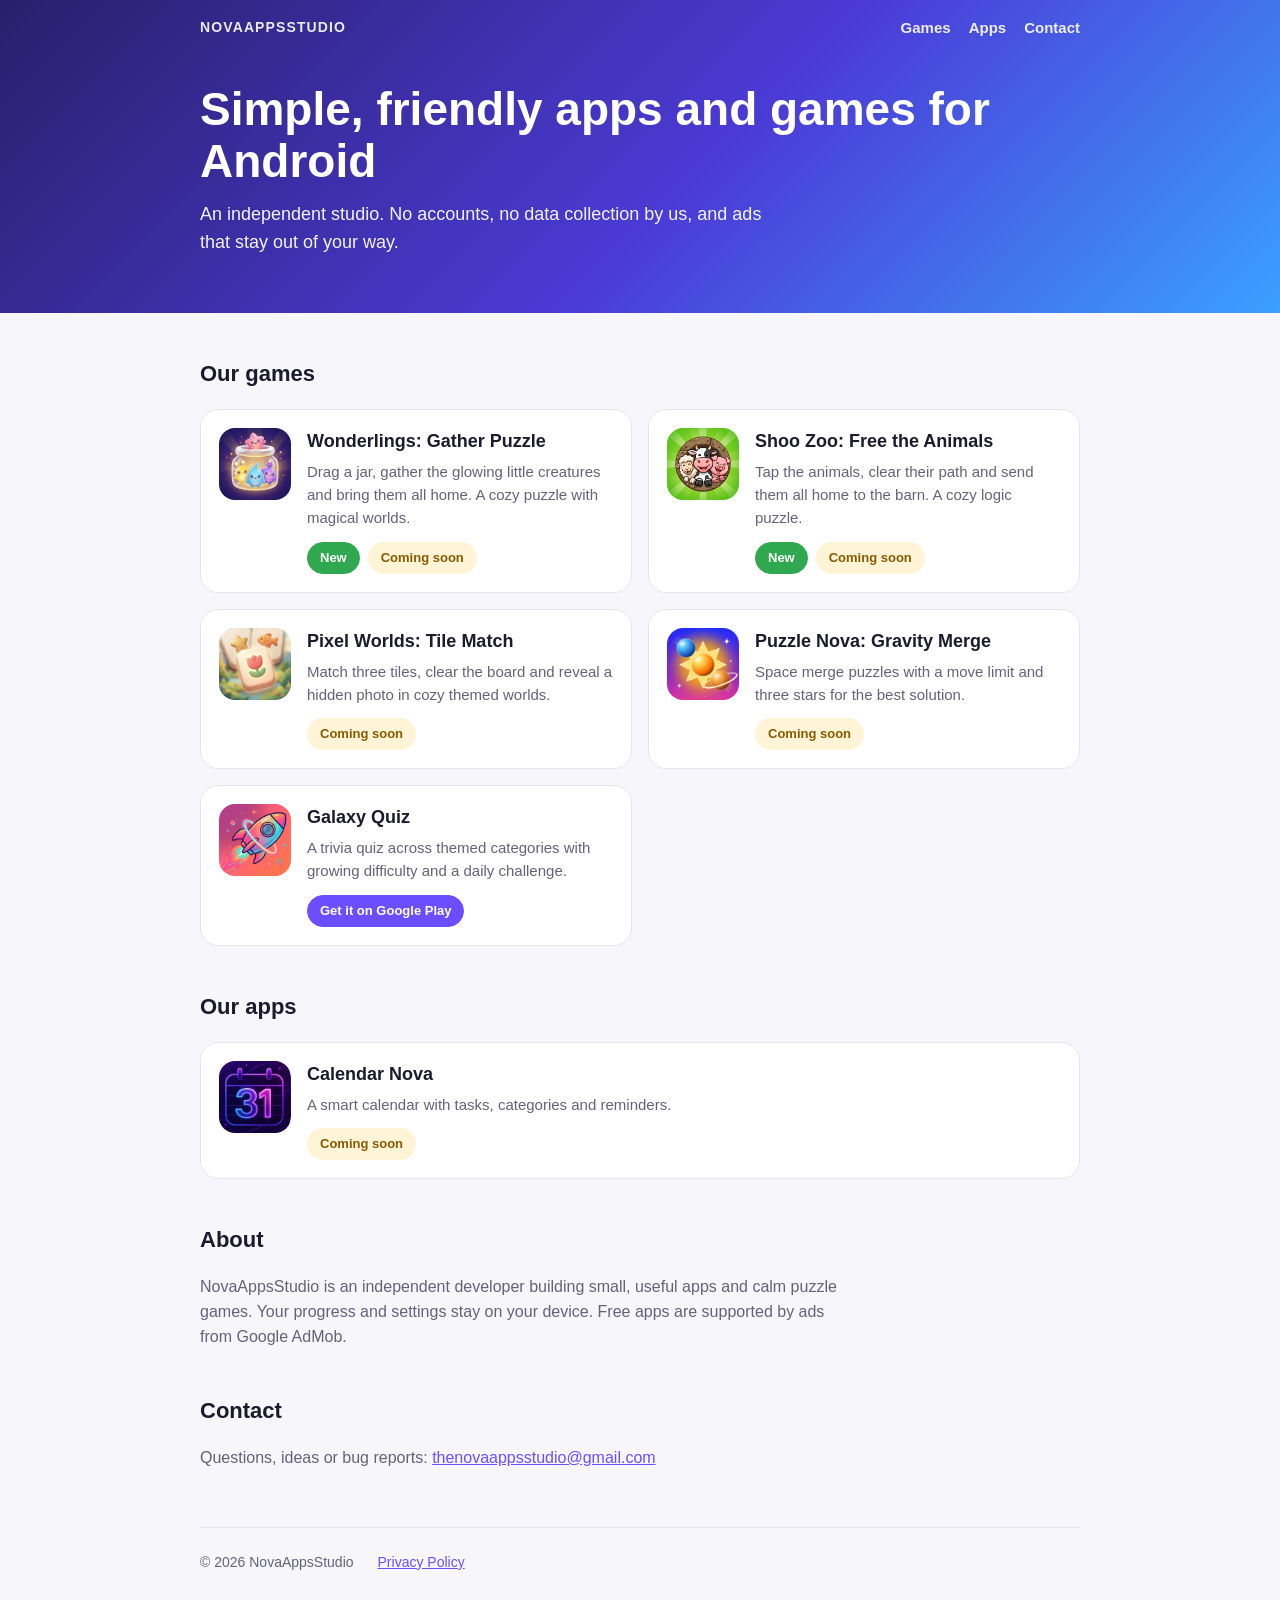
==== commit 5506785c: "Wonderlings: show Coming soon on homepage Co-Authored-By: Claude Sonnet 4.6 <noreply@anthropic.com> " ====
--- a/index.html
+++ b/index.html
@@ -44,7 +44,7 @@
         <p>Drag a jar, gather the glowing little creatures and bring them all home. A cozy puzzle with magical worlds.</p>
         <div class="badges">
           <span class="tag new">New</span>
-          <a class="tag play" href="https://play.google.com/store/apps/details?id=com.novaappsstudio.wonderlings">Get it on Google Play</a>
+          <span class="tag soon">Coming soon</span>
         </div>
       </div>
     </div>
